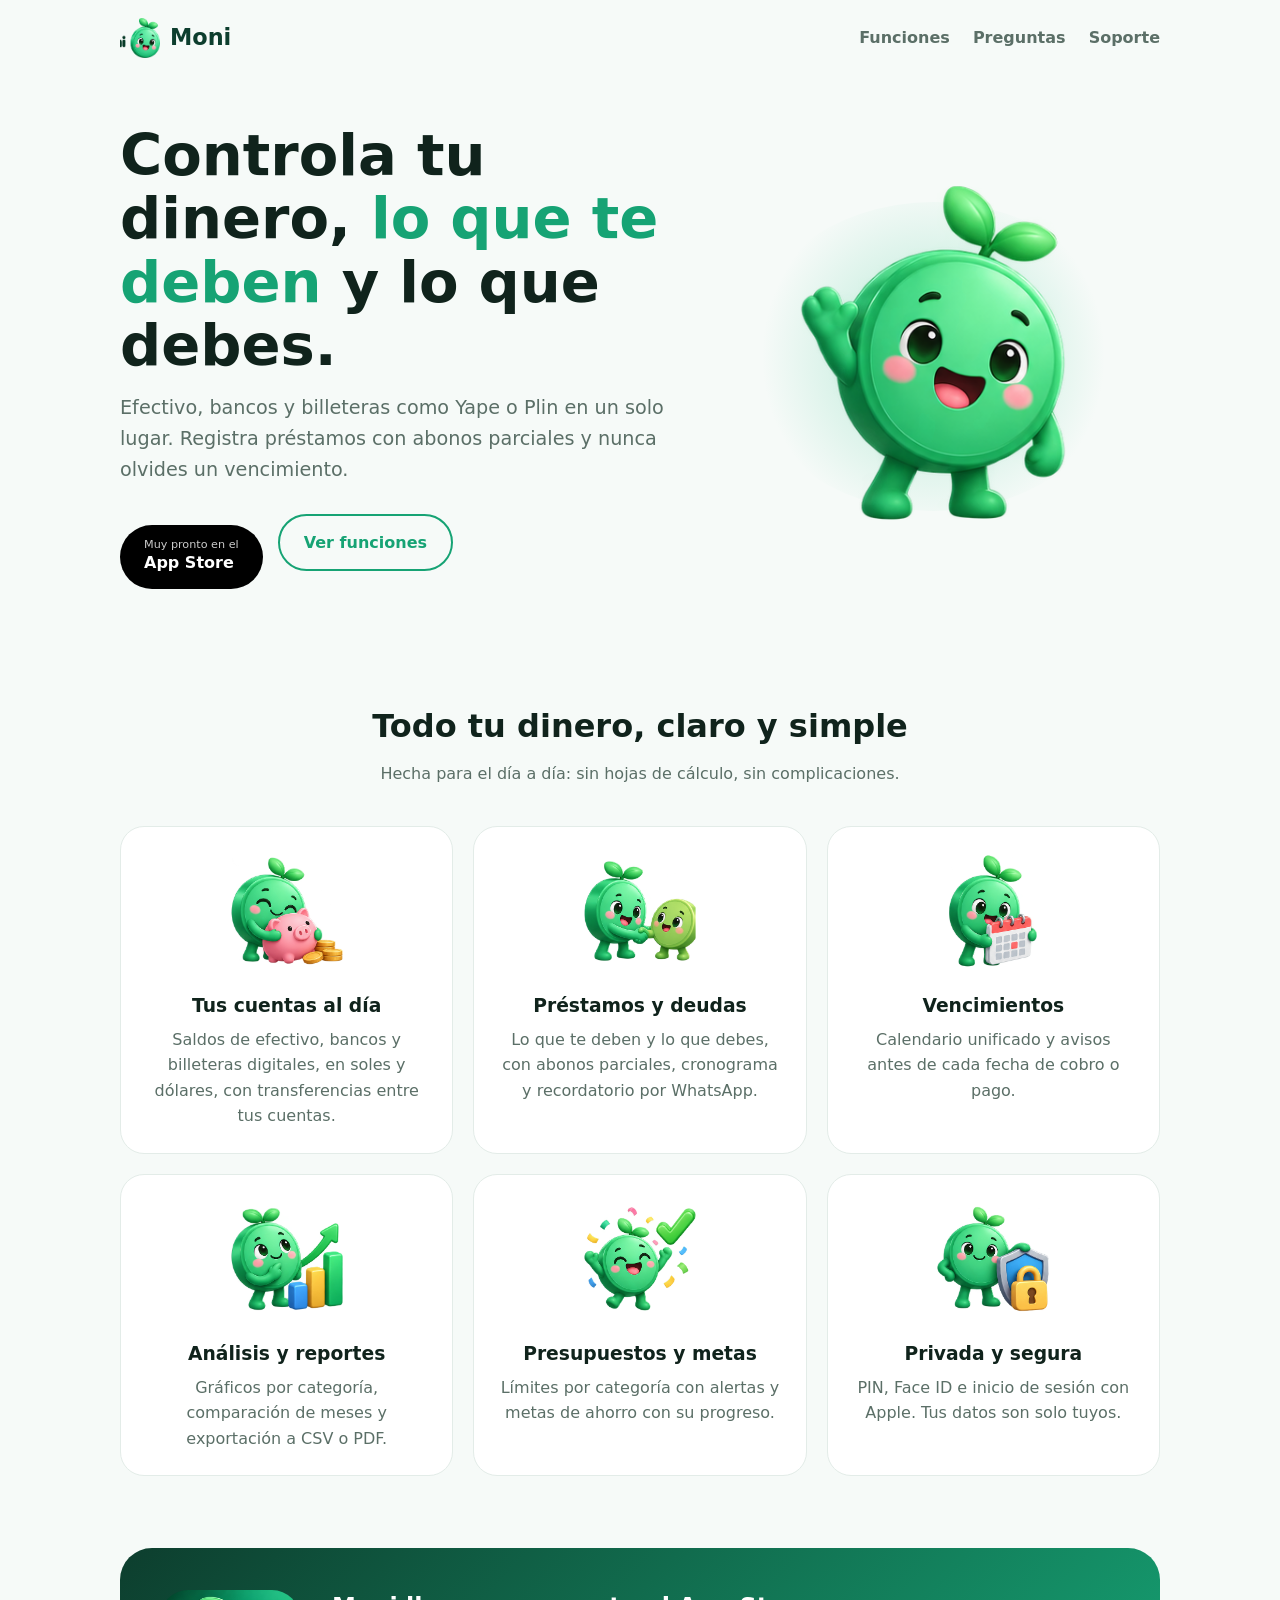
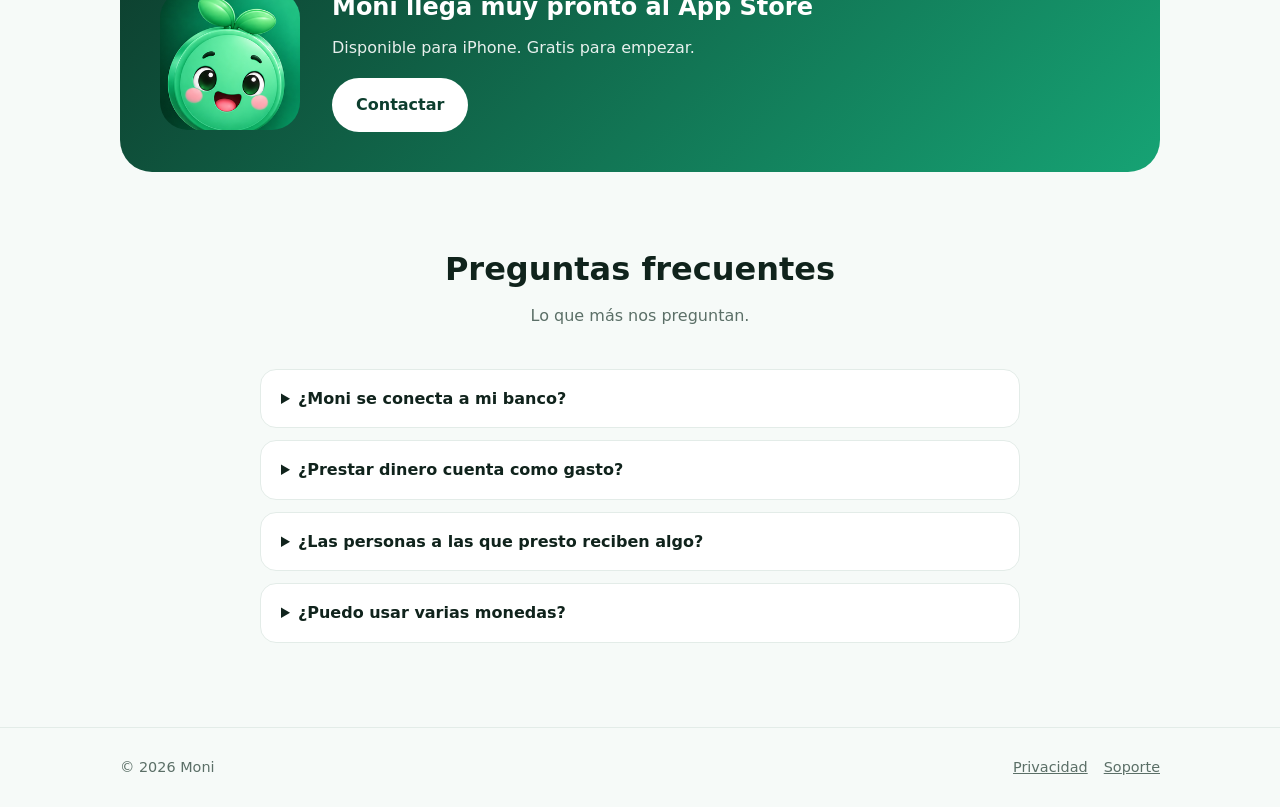
==== index.html @ bd49da3e "Sitio web de Moni: landing, privacidad y soporte Co-Authored-By: Claude Opus 5.5 <noreply@anthropic." ====
<!doctype html>
<html lang="es">
<head>
  <meta charset="utf-8">
  <meta name="viewport" content="width=device-width, initial-scale=1">
  <title>Moni – Gastos y Préstamos</title>
  <meta name="description" content="Moni es la app para controlar tu dinero, lo que te deben y lo que debes. Cuentas, préstamos con abonos parciales, vencimientos y presupuestos.">
  <meta property="og:title" content="Moni – Gastos y Préstamos">
  <meta property="og:description" content="Controla tu dinero, lo que te deben y lo que debes.">
  <meta property="og:image" content="/assets/mascot_welcome.png">
  <meta name="theme-color" content="#16a374">
  <link rel="icon" type="image/png" href="/assets/favicon.png">
  <link rel="apple-touch-icon" href="/assets/apple-touch-icon.png">
  <link rel="stylesheet" href="/styles.css">
</head>
<body>
  <header>
    <div class="wrap">
      <a class="brand" href="/"><img src="/assets/logo_isotipo.png" alt="">Moni</a>
      <nav>
        <a href="#funciones">Funciones</a>
        <a href="#preguntas">Preguntas</a>
        <a href="/soporte.html">Soporte</a>
      </nav>
    </div>
  </header>

  <main>
    <section class="hero">
      <div class="wrap">
        <div>
          <h1>Controla tu dinero, <span>lo que te deben</span> y lo que debes.</h1>
          <p>Efectivo, bancos y billeteras como Yape o Plin en un solo lugar. Registra préstamos con abonos parciales y nunca olvides un vencimiento.</p>
          <a class="btn" href="#descargar"> <span><small>Muy pronto en el</small>App Store</span></a>
          <a class="btn secondary" href="#funciones">Ver funciones</a>
        </div>
        <div class="hero-art">
          <img src="/assets/mascot_welcome.png" alt="Moni, la mascota de la app, saludando">
        </div>
      </div>
    </section>

    <section class="features" id="funciones">
      <div class="wrap">
        <h2>Todo tu dinero, claro y simple</h2>
        <p class="subtitle">Hecha para el día a día: sin hojas de cálculo, sin complicaciones.</p>
        <div class="grid">
          <div class="card">
            <img src="/assets/mascot_saving.png" alt="">
            <h3>Tus cuentas al día</h3>
            <p>Saldos de efectivo, bancos y billeteras digitales, en soles y dólares, con transferencias entre tus cuentas.</p>
          </div>
          <div class="card">
            <img src="/assets/mascot_loans.png" alt="">
            <h3>Préstamos y deudas</h3>
            <p>Lo que te deben y lo que debes, con abonos parciales, cronograma y recordatorio por WhatsApp.</p>
          </div>
          <div class="card">
            <img src="/assets/mascot_calendar.png" alt="">
            <h3>Vencimientos</h3>
            <p>Calendario unificado y avisos antes de cada fecha de cobro o pago.</p>
          </div>
          <div class="card">
            <img src="/assets/mascot_analysis.png" alt="">
            <h3>Análisis y reportes</h3>
            <p>Gráficos por categoría, comparación de meses y exportación a CSV o PDF.</p>
          </div>
          <div class="card">
            <img src="/assets/mascot_success.png" alt="">
            <h3>Presupuestos y metas</h3>
            <p>Límites por categoría con alertas y metas de ahorro con su progreso.</p>
          </div>
          <div class="card">
            <img src="/assets/mascot_security.png" alt="">
            <h3>Privada y segura</h3>
            <p>PIN, Face ID e inicio de sesión con Apple. Tus datos son solo tuyos.</p>
          </div>
        </div>
      </div>
    </section>

    <section class="cta" id="descargar">
      <img src="/assets/appicon.png" alt="Ícono de Moni" style="border-radius: 28px">
      <div>
        <h2>Moni llega muy pronto al App Store</h2>
        <p>Disponible para iPhone. Gratis para empezar.</p>
        <a class="btn" href="/soporte.html">Contactar</a>
      </div>
    </section>

    <section class="faq" id="preguntas">
      <div class="wrap">
        <h2>Preguntas frecuentes</h2>
        <p class="subtitle">Lo que más nos preguntan.</p>
        <details>
          <summary>¿Moni se conecta a mi banco?</summary>
          <p>No. Tú registras tus movimientos o los importas desde el CSV de tu banco. Nunca pedimos tus claves bancarias.</p>
        </details>
        <details>
          <summary>¿Prestar dinero cuenta como gasto?</summary>
          <p>No. Prestar reduce tu cuenta y aumenta lo que te deben; recibir un préstamo no es un ingreso. Así tus reportes reflejan la realidad.</p>
        </details>
        <details>
          <summary>¿Las personas a las que presto reciben algo?</summary>
          <p>No. Tus contactos y recordatorios son privados; solo se envía un mensaje si tú decides compartirlo por WhatsApp.</p>
        </details>
        <details>
          <summary>¿Puedo usar varias monedas?</summary>
          <p>Sí. Puedes tener cuentas en soles, dólares y otras monedas, y registrar transferencias con tipo de cambio.</p>
        </details>
      </div>
    </section>
  </main>

  <footer>
    <div class="wrap">
      <span>© 2026 Moni</span>
      <span><a href="/privacidad.html">Privacidad</a><a href="/soporte.html">Soporte</a></span>
    </div>
  </footer>
</body>
</html>
---- styles.css ----
:root {
  --green: #16a374;
  --green-light: #34c790;
  --green-dark: #0d3e2e;
  --bg: #f6faf8;
  --card: #ffffff;
  --text: #10231c;
  --muted: #5b6f67;
  --border: #e3ece8;
}

@media (prefers-color-scheme: dark) {
  :root {
    --bg: #0b1612;
    --card: #12221c;
    --text: #e8f3ee;
    --muted: #9db3aa;
    --border: #1f342c;
    --green-dark: #34c790;
  }
}

* { box-sizing: border-box; }

body {
  margin: 0;
  font-family: -apple-system, BlinkMacSystemFont, "SF Pro Rounded", "Nunito", system-ui, sans-serif;
  background: var(--bg);
  color: var(--text);
  line-height: 1.6;
}

a { color: var(--green); }

.wrap { max-width: 1080px; margin: 0 auto; padding: 0 20px; }

/* Header */
header { padding: 18px 0; }
header .wrap { display: flex; align-items: center; justify-content: space-between; gap: 12px; }
.brand { display: flex; align-items: center; gap: 10px; font-weight: 800; font-size: 1.4rem; color: var(--green-dark); text-decoration: none; }
.brand img { width: 40px; height: 40px; }
nav a { margin-left: 18px; color: var(--muted); text-decoration: none; font-weight: 600; }
nav a:hover { color: var(--green); }

/* Hero */
.hero { padding: 48px 0 72px; }
.hero .wrap { display: grid; grid-template-columns: 1.1fr 0.9fr; gap: 32px; align-items: center; }
.hero h1 { font-size: clamp(2.2rem, 5vw, 3.6rem); line-height: 1.1; margin: 0 0 16px; }
.hero h1 span { color: var(--green); }
.hero p { font-size: 1.2rem; color: var(--muted); margin: 0 0 28px; }
.hero-art { position: relative; text-align: center; }
.hero-art::before {
  content: ""; position: absolute; inset: 8% 8%; border-radius: 50%;
  background: radial-gradient(circle, rgba(52, 199, 144, .35), transparent 70%);
}
.hero-art img { position: relative; width: min(360px, 80%); animation: float 4s ease-in-out infinite; }
@keyframes float { 50% { transform: translateY(-12px); } }

.btn {
  display: inline-flex; align-items: center; gap: 10px;
  padding: 14px 24px; border-radius: 999px; font-weight: 700; text-decoration: none;
  background: #000; color: #fff;
}
.btn small { display: block; font-size: .7rem; font-weight: 500; opacity: .8; line-height: 1; }
.btn.secondary { background: transparent; color: var(--green); border: 2px solid var(--green); margin-left: 10px; }
.badge-soon { display: inline-block; margin-top: 12px; color: var(--muted); font-size: .9rem; }

/* Features */
.features { padding: 40px 0 72px; }
.features h2, .faq h2 { text-align: center; font-size: 2rem; margin: 0 0 8px; }
.subtitle { text-align: center; color: var(--muted); margin: 0 0 40px; }
.grid { display: grid; grid-template-columns: repeat(3, 1fr); gap: 20px; }
.card {
  background: var(--card); border: 1px solid var(--border); border-radius: 24px;
  padding: 24px; text-align: center;
}
.card img { width: 120px; height: 120px; object-fit: contain; }
.card h3 { margin: 12px 0 6px; }
.card p { margin: 0; color: var(--muted); }

/* CTA band */
.cta {
  margin: 0 auto 72px; max-width: 1040px; border-radius: 32px; padding: 40px;
  background: linear-gradient(135deg, #0d3e2e, #16a374); color: #fff;
  display: flex; align-items: center; gap: 32px;
}
.cta img { width: 140px; }
.cta h2 { margin: 0 0 8px; }
.cta p { margin: 0 0 18px; opacity: .9; }
.cta .btn { background: #fff; color: #0d3e2e; }

/* FAQ / legal */
.faq { padding: 0 0 72px; }
details { background: var(--card); border: 1px solid var(--border); border-radius: 16px; padding: 16px 20px; margin: 0 auto 12px; max-width: 760px; }
summary { font-weight: 700; cursor: pointer; }
details p { color: var(--muted); margin: 10px 0 0; }

.legal { max-width: 760px; padding-bottom: 72px; }
.legal h1 { font-size: 2.2rem; }
.legal h2 { margin-top: 32px; font-size: 1.3rem; }
.legal p, .legal li { color: var(--muted); }

footer { border-top: 1px solid var(--border); padding: 28px 0; color: var(--muted); font-size: .9rem; }
footer .wrap { display: flex; justify-content: space-between; flex-wrap: wrap; gap: 12px; }
footer a { color: var(--muted); margin-left: 16px; }

@media (max-width: 760px) {
  .hero .wrap { grid-template-columns: 1fr; text-align: center; }
  .hero-art { order: -1; }
  .grid { grid-template-columns: 1fr; }
  .cta { flex-direction: column; text-align: center; margin: 0 16px 56px; padding: 32px 24px; }
  nav a:not(:last-child) { display: none; }
  .btn.secondary { margin: 12px 0 0; }
}
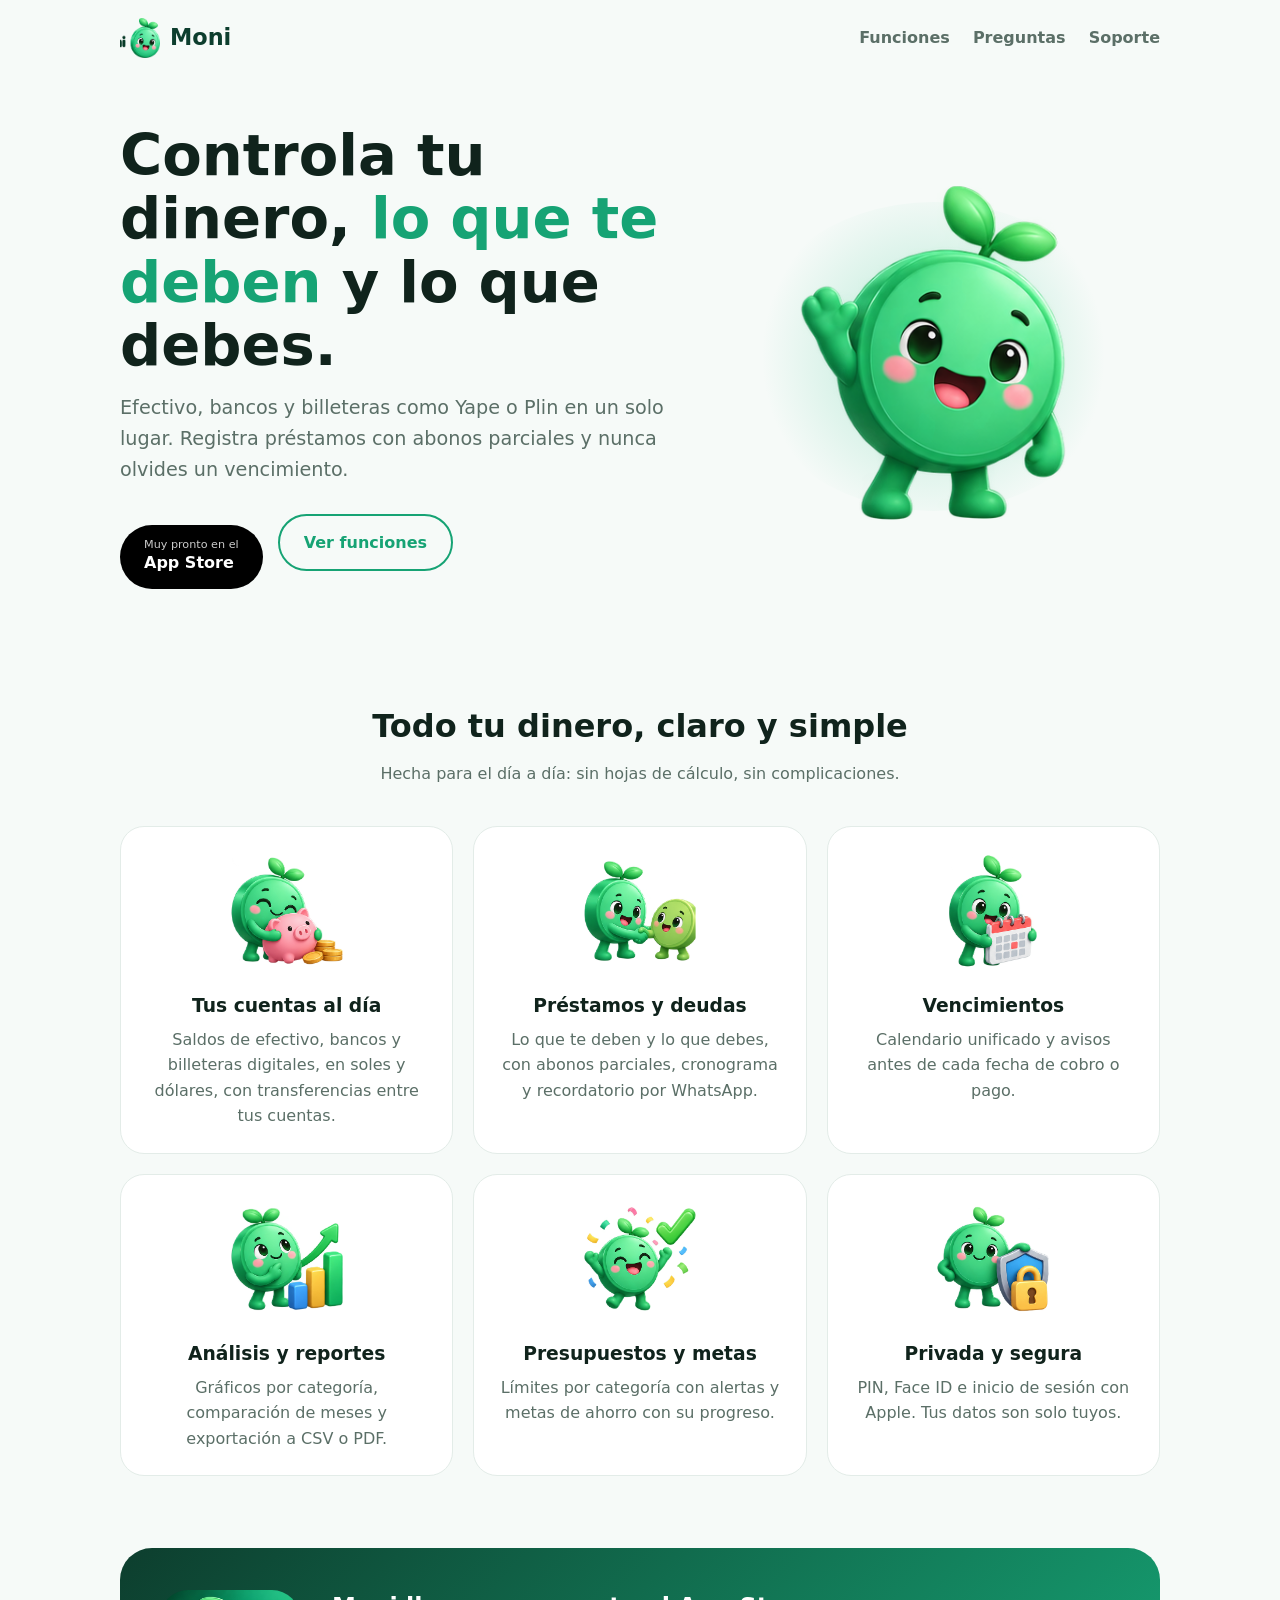
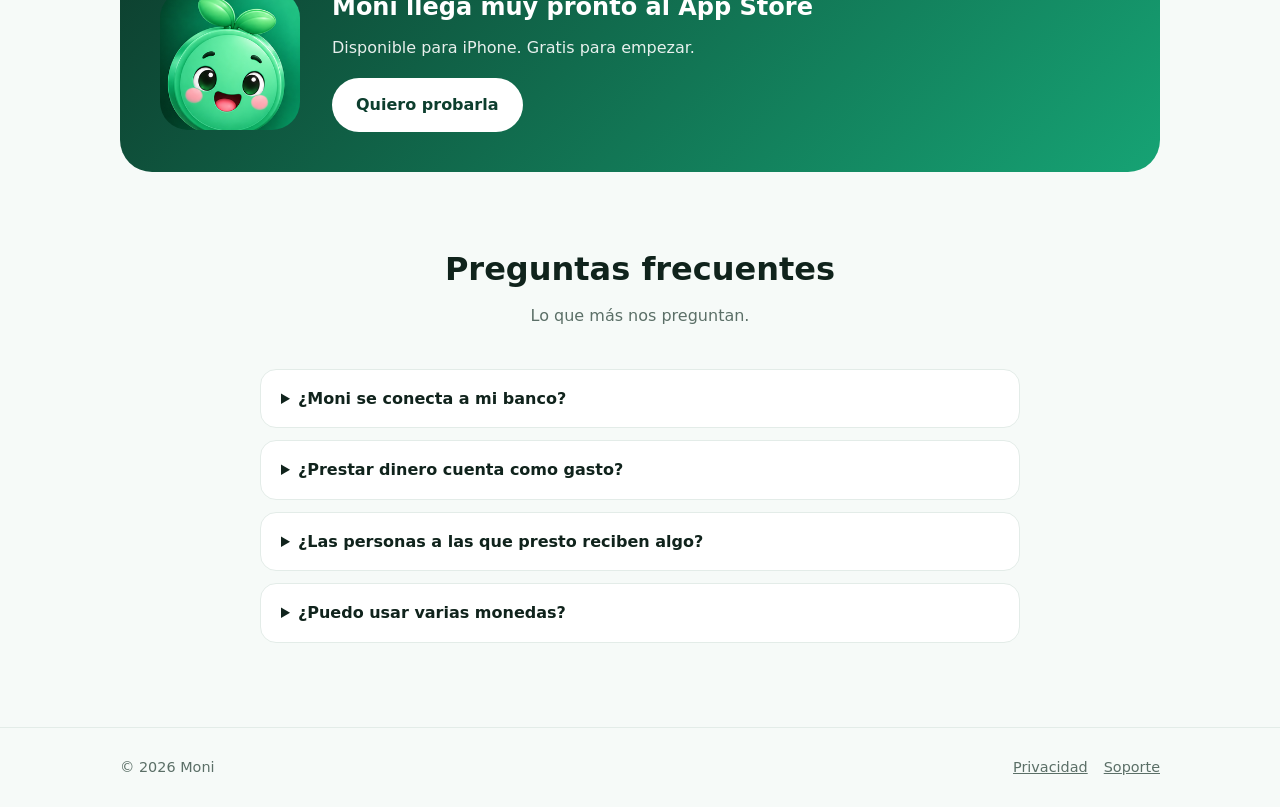
==== commit 744ae0f8: "Agrega correo de soporte Co-Authored-By: Claude Opus 5.5 <noreply@anthropic.com>" ====
--- a/index.html
+++ b/index.html
@@ -84,7 +84,7 @@
       <div>
         <h2>Moni llega muy pronto al App Store</h2>
         <p>Disponible para iPhone. Gratis para empezar.</p>
-        <a class="btn" href="/soporte.html">Contactar</a>
+        <a class="btn" href="mailto:carlos.jesus.ordaz.hoyos@gmail.com?subject=Quiero%20probar%20Moni">Quiero probarla</a>
       </div>
     </section>
 
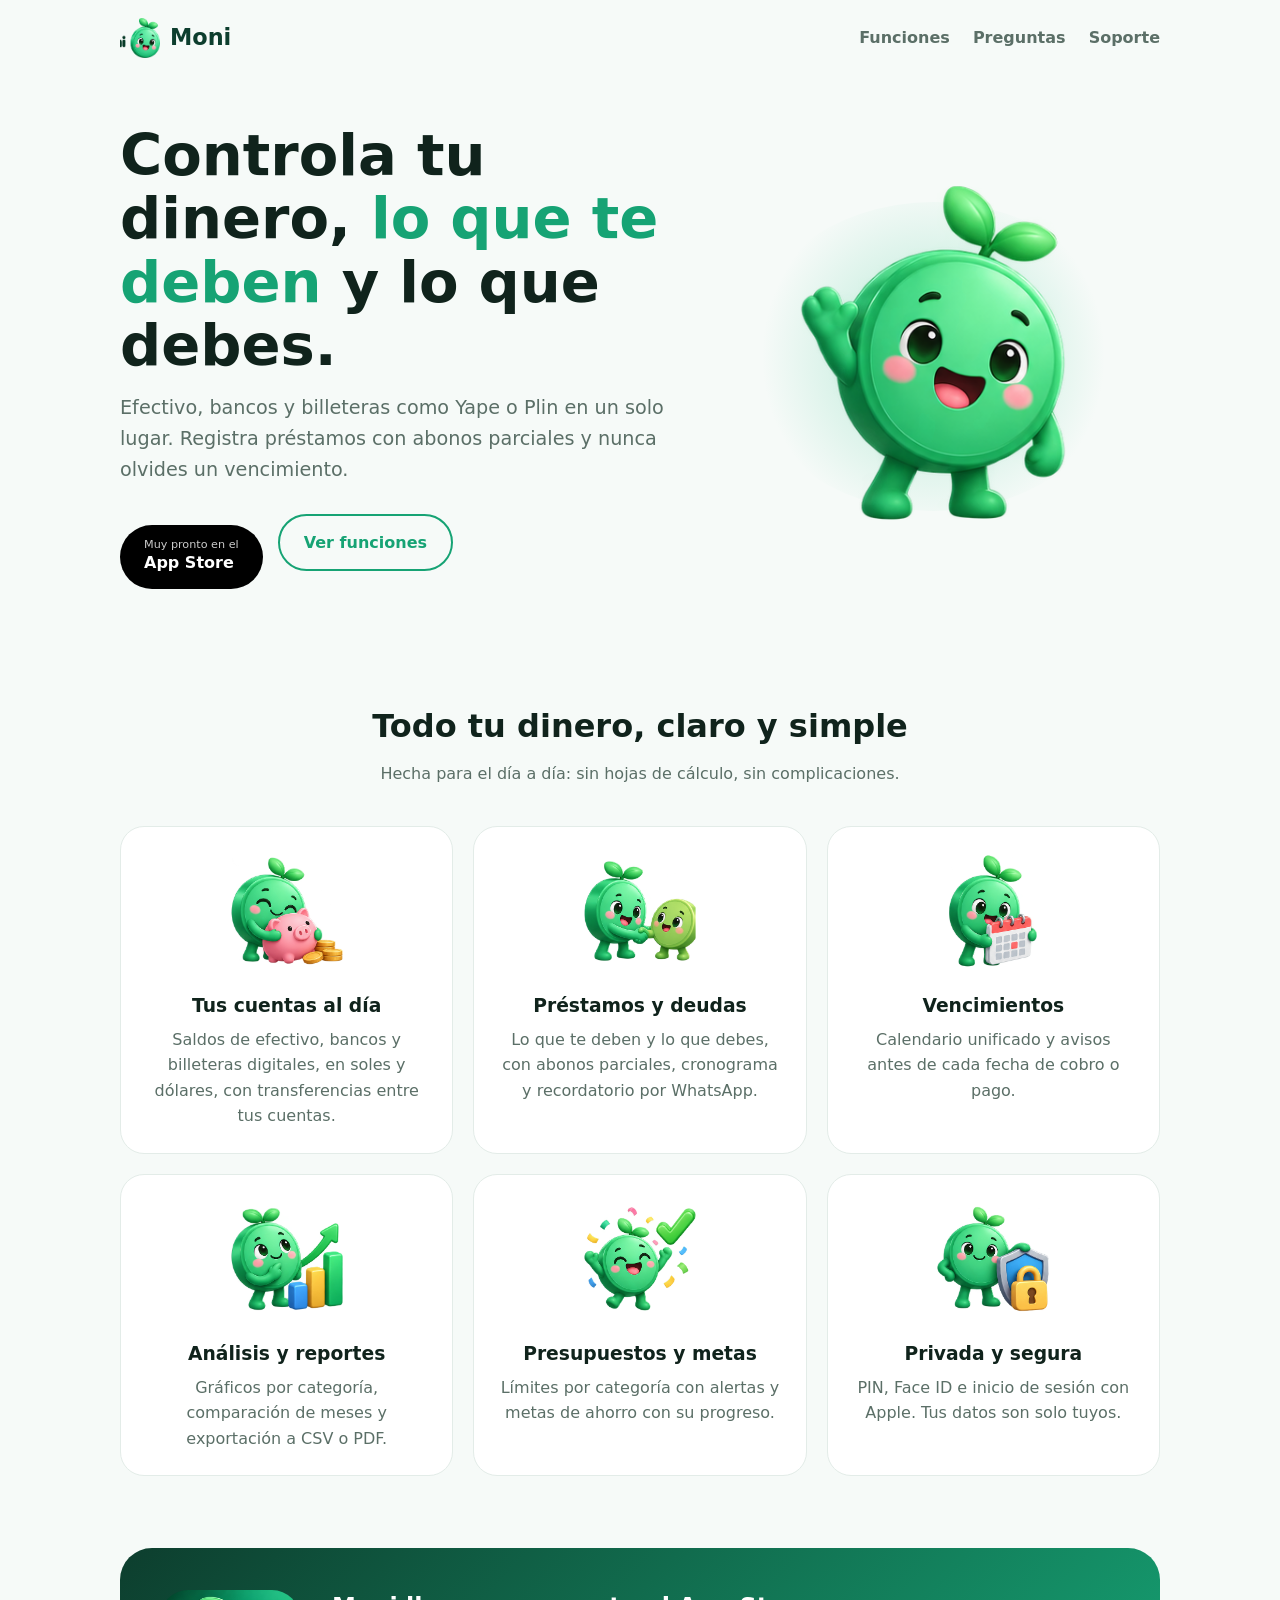
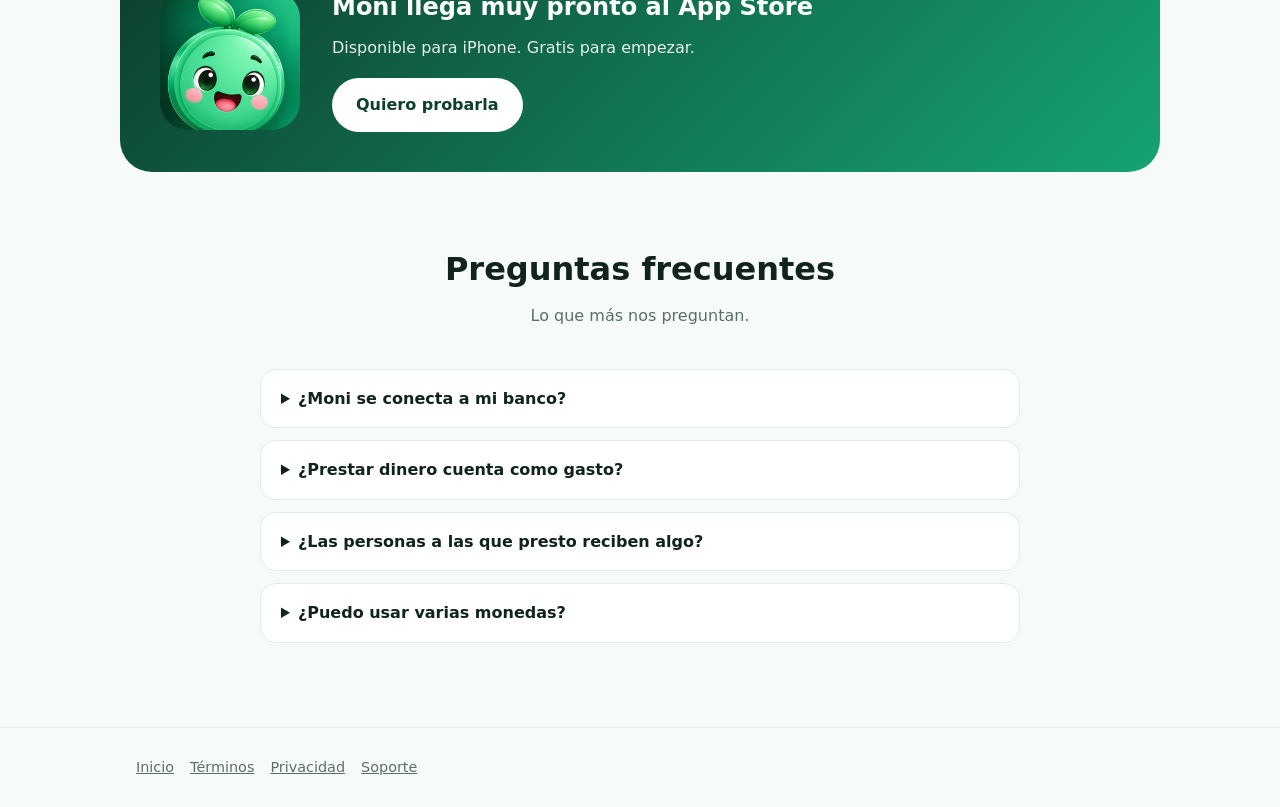
==== commit 842f4496: "Agrega términos y condiciones Co-Authored-By: Claude Opus 5.5 <noreply@anthropic.com>" ====
--- a/index.html
+++ b/index.html
@@ -114,8 +114,7 @@
 
   <footer>
     <div class="wrap">
-      <span>© 2026 Moni</span>
-      <span><a href="/privacidad.html">Privacidad</a><a href="/soporte.html">Soporte</a></span>
+      <span><a href="/">Inicio</a><a href="/terminos">Términos</a><a href="/privacidad">Privacidad</a><a href="/soporte">Soporte</a></span>
     </div>
   </footer>
 </body>
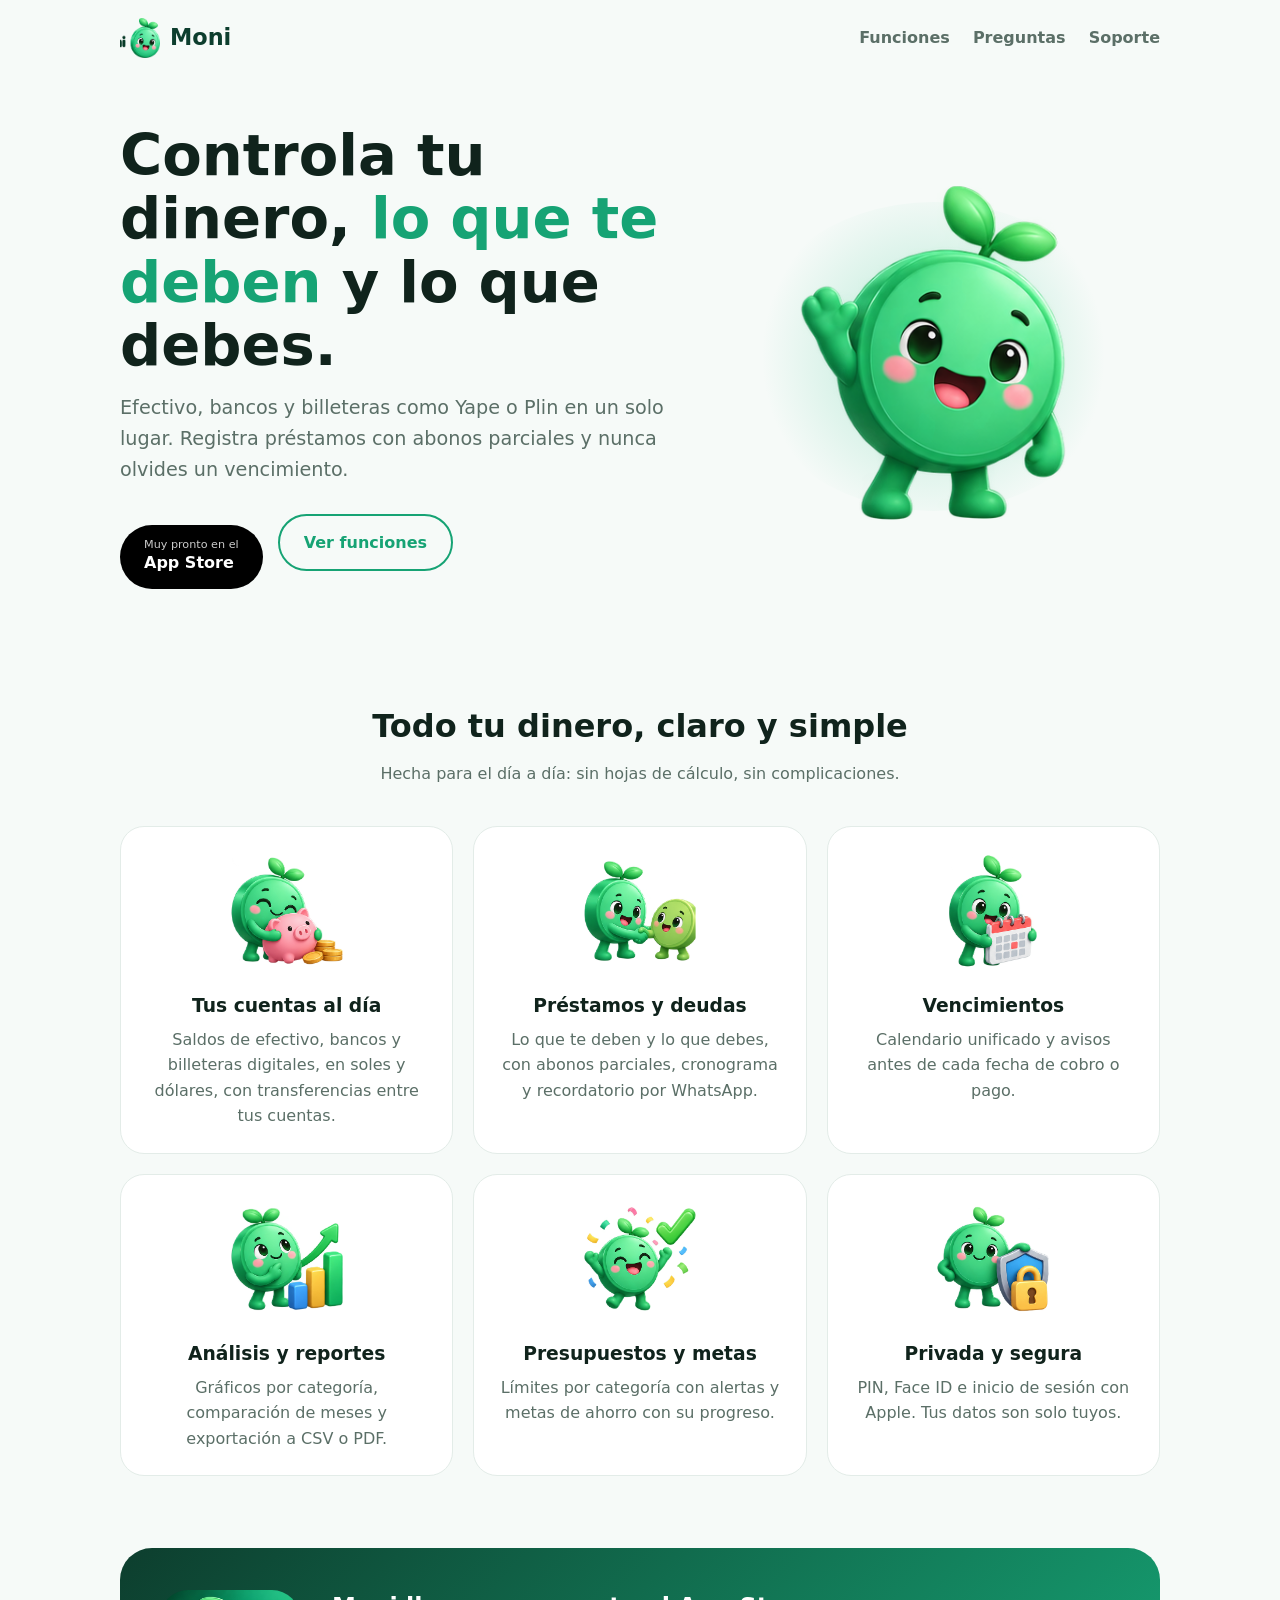
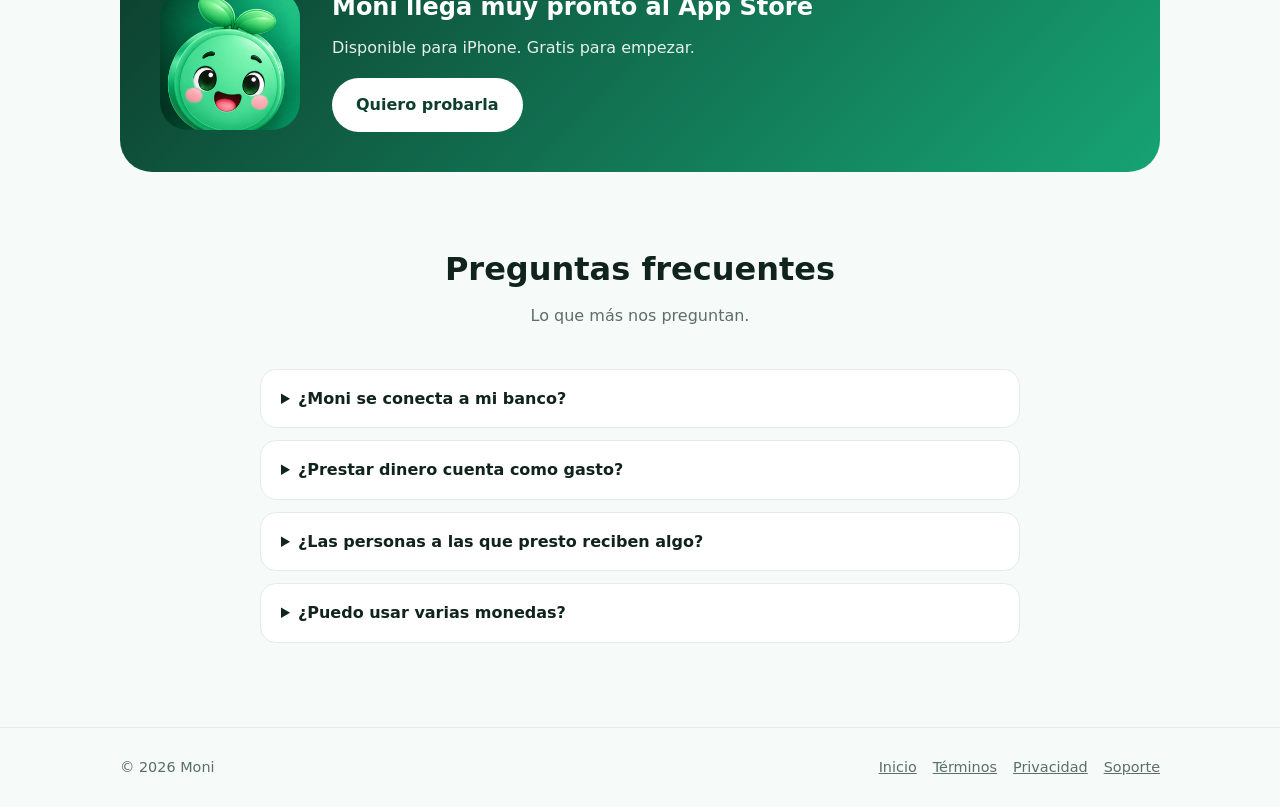
==== commit 3b4ec12d: "Restaura copyright en el pie de página Co-Authored-By: Claude Opus 5.5 <noreply@anthropic.com>" ====
--- a/index.html
+++ b/index.html
@@ -114,6 +114,7 @@
 
   <footer>
     <div class="wrap">
+      <span>© 2026 Moni</span>
       <span><a href="/">Inicio</a><a href="/terminos">Términos</a><a href="/privacidad">Privacidad</a><a href="/soporte">Soporte</a></span>
     </div>
   </footer>
